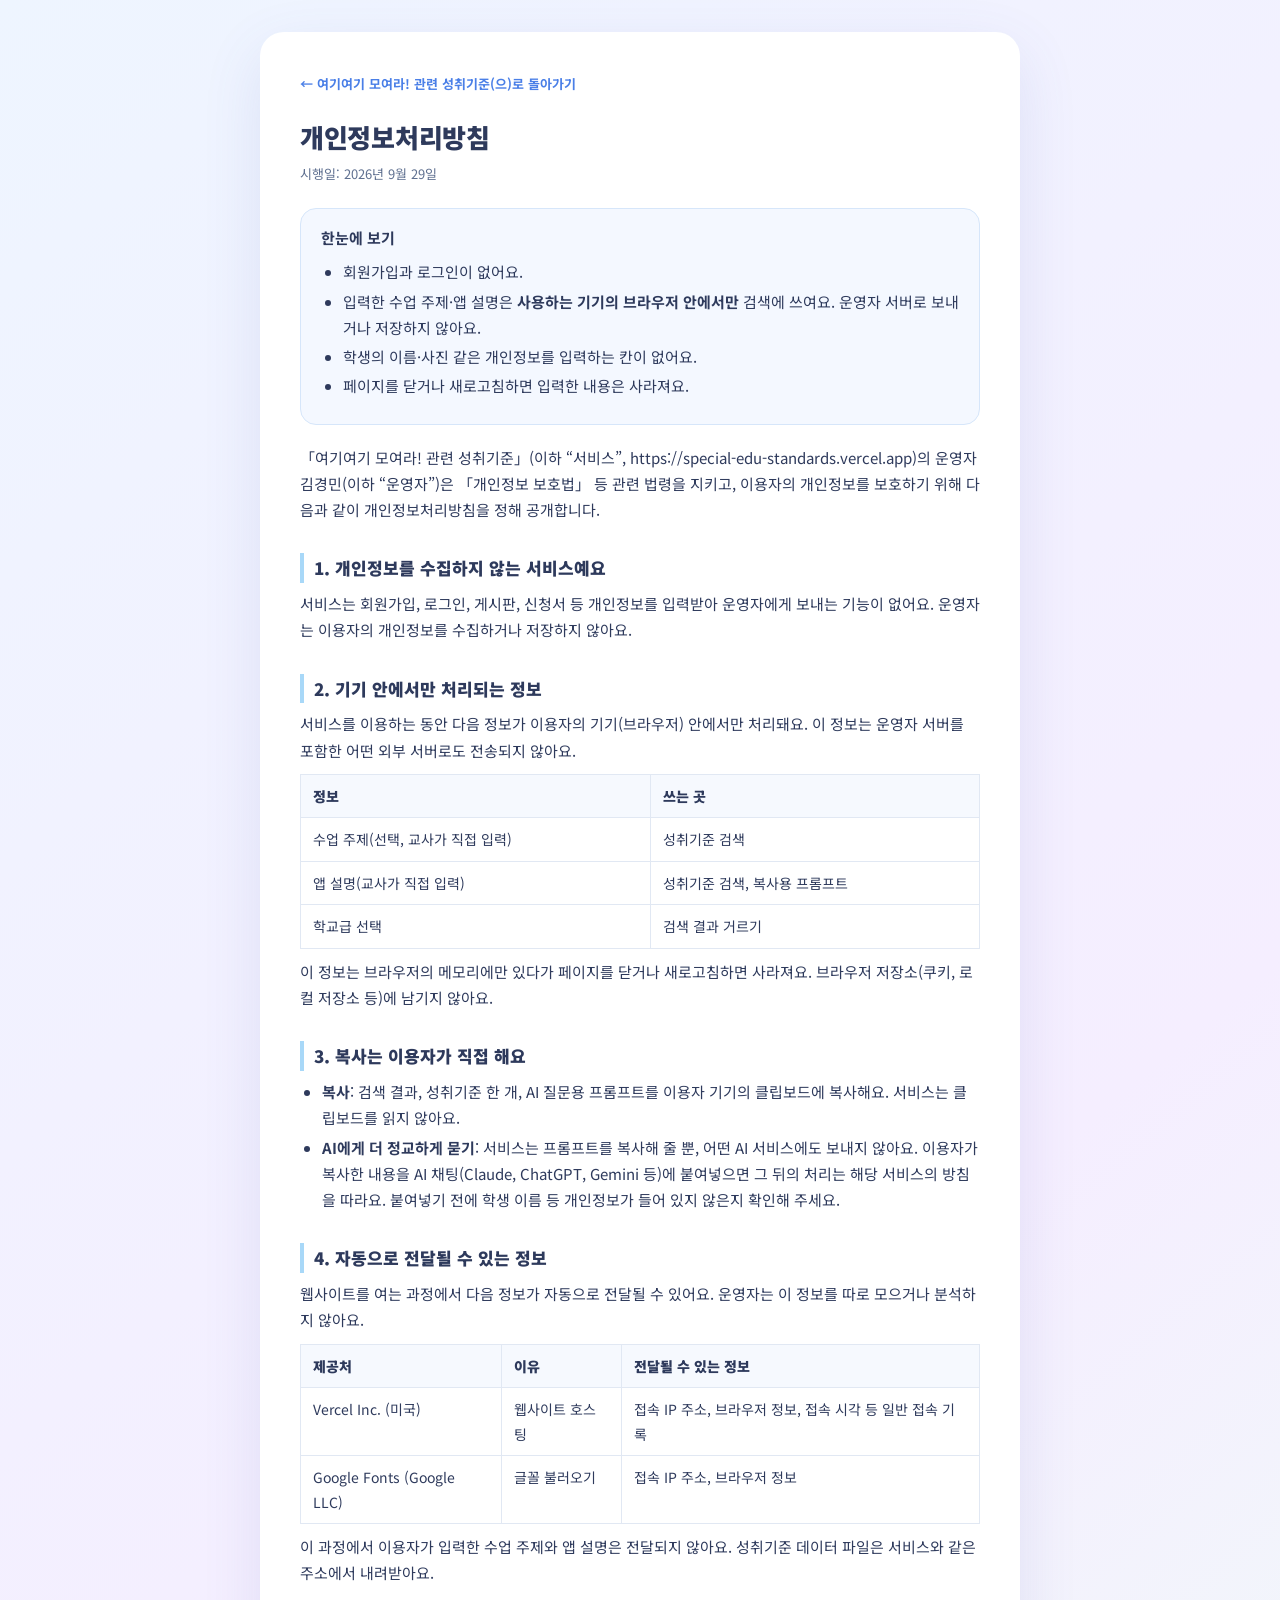
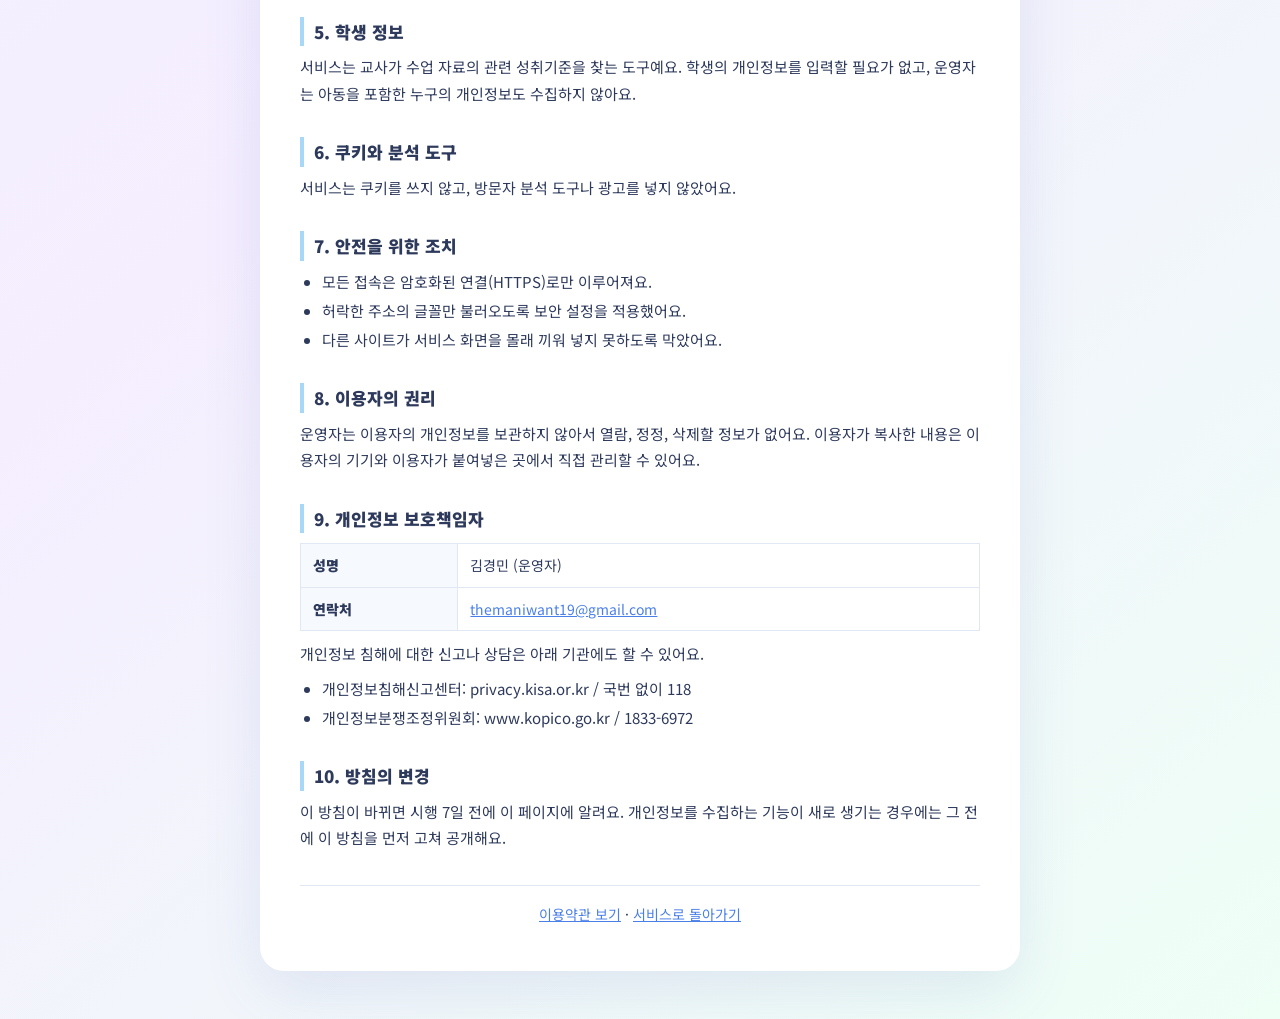
==== privacy.html @ 8b0e5591 "첫 배포: 여기여기 모여라! 관련 성취기준 - 수업 주제/앱 설명 토글 검색, 학교급·교과별 결과, 연관 강도 표시 - 보안 헤더(CSP 등), 개인정보처리방침·이용약관, 링크 미" ====
<!DOCTYPE html>
<html lang="ko">
<head>
<meta charset="UTF-8">
<meta name="viewport" content="width=device-width,initial-scale=1.0">
<title>개인정보처리방침 · 여기여기 모여라! 관련 성취기준</title>
<meta name="description" content="여기여기 모여라! 관련 성취기준 서비스의 개인정보처리방침입니다.">
<link rel="canonical" href="https://special-edu-standards.vercel.app/privacy">
<link href="https://fonts.googleapis.com/css2?family=Noto+Sans+KR:wght@400;700;900&display=swap" rel="stylesheet">
<link rel="stylesheet" href="/policy.css">
<link rel="icon" href="/favicon.svg" type="image/svg+xml">
</head>
<body>
<main class="doc">
  <a class="back" href="/">← 여기여기 모여라! 관련 성취기준(으)로 돌아가기</a>
  <h1>개인정보처리방침</h1>
  <p class="meta">시행일: 2026년 9월 29일</p>
  <div class="summary">
    <b>한눈에 보기</b>
    <ul>
      <li>회원가입과 로그인이 없어요.</li>
      <li>입력한 수업 주제·앱 설명은 <b>사용하는 기기의 브라우저 안에서만</b> 검색에 쓰여요. 운영자 서버로 보내거나 저장하지 않아요.</li>
      <li>학생의 이름·사진 같은 개인정보를 입력하는 칸이 없어요.</li>
      <li>페이지를 닫거나 새로고침하면 입력한 내용은 사라져요.</li>
    </ul>
  </div>

  <p>「여기여기 모여라! 관련 성취기준」(이하 “서비스”, https://special-edu-standards.vercel.app)의 운영자 김경민(이하 “운영자”)은 「개인정보 보호법」 등 관련 법령을 지키고, 이용자의 개인정보를 보호하기 위해 다음과 같이 개인정보처리방침을 정해 공개합니다.</p>

  <h2>1. 개인정보를 수집하지 않는 서비스예요</h2>
  <p>서비스는 회원가입, 로그인, 게시판, 신청서 등 개인정보를 입력받아 운영자에게 보내는 기능이 없어요. 운영자는 이용자의 개인정보를 수집하거나 저장하지 않아요.</p>

  <h2>2. 기기 안에서만 처리되는 정보</h2>
  <p>서비스를 이용하는 동안 다음 정보가 이용자의 기기(브라우저) 안에서만 처리돼요. 이 정보는 운영자 서버를 포함한 어떤 외부 서버로도 전송되지 않아요.</p>
  <table>
    <thead><tr><th>정보</th><th>쓰는 곳</th></tr></thead>
    <tbody>
      <tr><td>수업 주제(선택, 교사가 직접 입력)</td><td>성취기준 검색</td></tr>
      <tr><td>앱 설명(교사가 직접 입력)</td><td>성취기준 검색, 복사용 프롬프트</td></tr>
      <tr><td>학교급 선택</td><td>검색 결과 거르기</td></tr>
    </tbody>
  </table>
  <p>이 정보는 브라우저의 메모리에만 있다가 페이지를 닫거나 새로고침하면 사라져요. 브라우저 저장소(쿠키, 로컬 저장소 등)에 남기지 않아요.</p>
  <h2>3. 복사는 이용자가 직접 해요</h2>
  <ul>
    <li><b>복사</b>: 검색 결과, 성취기준 한 개, AI 질문용 프롬프트를 이용자 기기의 클립보드에 복사해요. 서비스는 클립보드를 읽지 않아요.</li>
    <li><b>AI에게 더 정교하게 묻기</b>: 서비스는 프롬프트를 복사해 줄 뿐, 어떤 AI 서비스에도 보내지 않아요. 이용자가 복사한 내용을 AI 채팅(Claude, ChatGPT, Gemini 등)에 붙여넣으면 그 뒤의 처리는 해당 서비스의 방침을 따라요. 붙여넣기 전에 학생 이름 등 개인정보가 들어 있지 않은지 확인해 주세요.</li>
  </ul>

  <h2>4. 자동으로 전달될 수 있는 정보</h2>
  <p>웹사이트를 여는 과정에서 다음 정보가 자동으로 전달될 수 있어요. 운영자는 이 정보를 따로 모으거나 분석하지 않아요.</p>
  <table>
    <thead><tr><th>제공처</th><th>이유</th><th>전달될 수 있는 정보</th></tr></thead>
    <tbody>
      <tr><td>Vercel Inc. (미국)</td><td>웹사이트 호스팅</td><td>접속 IP 주소, 브라우저 정보, 접속 시각 등 일반 접속 기록</td></tr>
      <tr><td>Google Fonts (Google LLC)</td><td>글꼴 불러오기</td><td>접속 IP 주소, 브라우저 정보</td></tr>
    </tbody>
  </table>
  <p>이 과정에서 이용자가 입력한 수업 주제와 앱 설명은 전달되지 않아요. 성취기준 데이터 파일은 서비스와 같은 주소에서 내려받아요.</p>

  <h2>5. 학생 정보</h2>
  <p>서비스는 교사가 수업 자료의 관련 성취기준을 찾는 도구예요. 학생의 개인정보를 입력할 필요가 없고, 운영자는 아동을 포함한 누구의 개인정보도 수집하지 않아요.</p>
  <h2>6. 쿠키와 분석 도구</h2>
  <p>서비스는 쿠키를 쓰지 않고, 방문자 분석 도구나 광고를 넣지 않았어요.</p>

  <h2>7. 안전을 위한 조치</h2>
  <ul>
    <li>모든 접속은 암호화된 연결(HTTPS)로만 이루어져요.</li>
    <li>허락한 주소의 글꼴만 불러오도록 보안 설정을 적용했어요.</li>
    <li>다른 사이트가 서비스 화면을 몰래 끼워 넣지 못하도록 막았어요.</li>
  </ul>

  <h2>8. 이용자의 권리</h2>
  <p>운영자는 이용자의 개인정보를 보관하지 않아서 열람, 정정, 삭제할 정보가 없어요. 이용자가 복사한 내용은 이용자의 기기와 이용자가 붙여넣은 곳에서 직접 관리할 수 있어요.</p>

  <h2>9. 개인정보 보호책임자</h2>
  <table>
    <tbody>
      <tr><th>성명</th><td>김경민 (운영자)</td></tr>
      <tr><th>연락처</th><td><a href="mailto:themaniwant19@gmail.com">themaniwant19@gmail.com</a></td></tr>
    </tbody>
  </table>
  <p>개인정보 침해에 대한 신고나 상담은 아래 기관에도 할 수 있어요.</p>
  <ul>
    <li>개인정보침해신고센터: privacy.kisa.or.kr / 국번 없이 118</li>
    <li>개인정보분쟁조정위원회: www.kopico.go.kr / 1833-6972</li>
  </ul>

  <h2>10. 방침의 변경</h2>
  <p>이 방침이 바뀌면 시행 7일 전에 이 페이지에 알려요. 개인정보를 수집하는 기능이 새로 생기는 경우에는 그 전에 이 방침을 먼저 고쳐 공개해요.</p>

  <p class="foot"><a href="/terms">이용약관 보기</a> · <a href="/">서비스로 돌아가기</a></p>
</main>
</body>
</html>
---- policy.css ----
:root{--text:#2E3A5C;--sub:#5F7090;--line:#E1E8F3;--bg:#F4F8FF;--accent:#4A7FE7}
*{box-sizing:border-box;margin:0;padding:0}
body{font-family:'Noto Sans KR',sans-serif;background:linear-gradient(140deg,#EEF5FF,#F5EEFF 55%,#EEFFF6);color:var(--text);line-height:1.75;min-height:100vh;padding:32px 16px 48px}
.doc{max-width:760px;margin:0 auto;background:#fff;border-radius:24px;padding:36px 40px;box-shadow:0 20px 60px rgba(80,100,180,.12)}
.back{display:inline-block;font-size:13px;font-weight:700;color:var(--accent);text-decoration:none;margin-bottom:18px}
.back:hover{text-decoration:underline}
h1{font-size:26px;font-weight:900;letter-spacing:-.3px}
.meta{font-size:13px;color:var(--sub);margin:4px 0 22px}
h2{font-size:17px;font-weight:900;margin:30px 0 8px;padding-left:10px;border-left:4px solid #A8D8F8}
p{font-size:15px;margin:8px 0}
ul{margin:8px 0 8px 22px;font-size:15px}
li{margin:3px 0}
a{color:var(--accent)}
.summary{background:var(--bg);border:1.5px solid #D6E6FA;border-radius:16px;padding:16px 20px;margin:0 0 20px}
.summary>b{display:block;font-size:15px;margin-bottom:4px}
table{width:100%;border-collapse:collapse;margin:10px 0;font-size:14px}
th,td{border:1px solid var(--line);padding:9px 12px;text-align:left;vertical-align:top}
thead th,tbody th{background:#F6F9FE;font-weight:900;white-space:nowrap}
.foot{margin-top:34px;padding-top:16px;border-top:1px solid var(--line);font-size:14px;text-align:center}
@media(max-width:560px){.doc{padding:26px 18px;border-radius:18px}h1{font-size:22px}table{font-size:13px}th,td{padding:7px 8px}}
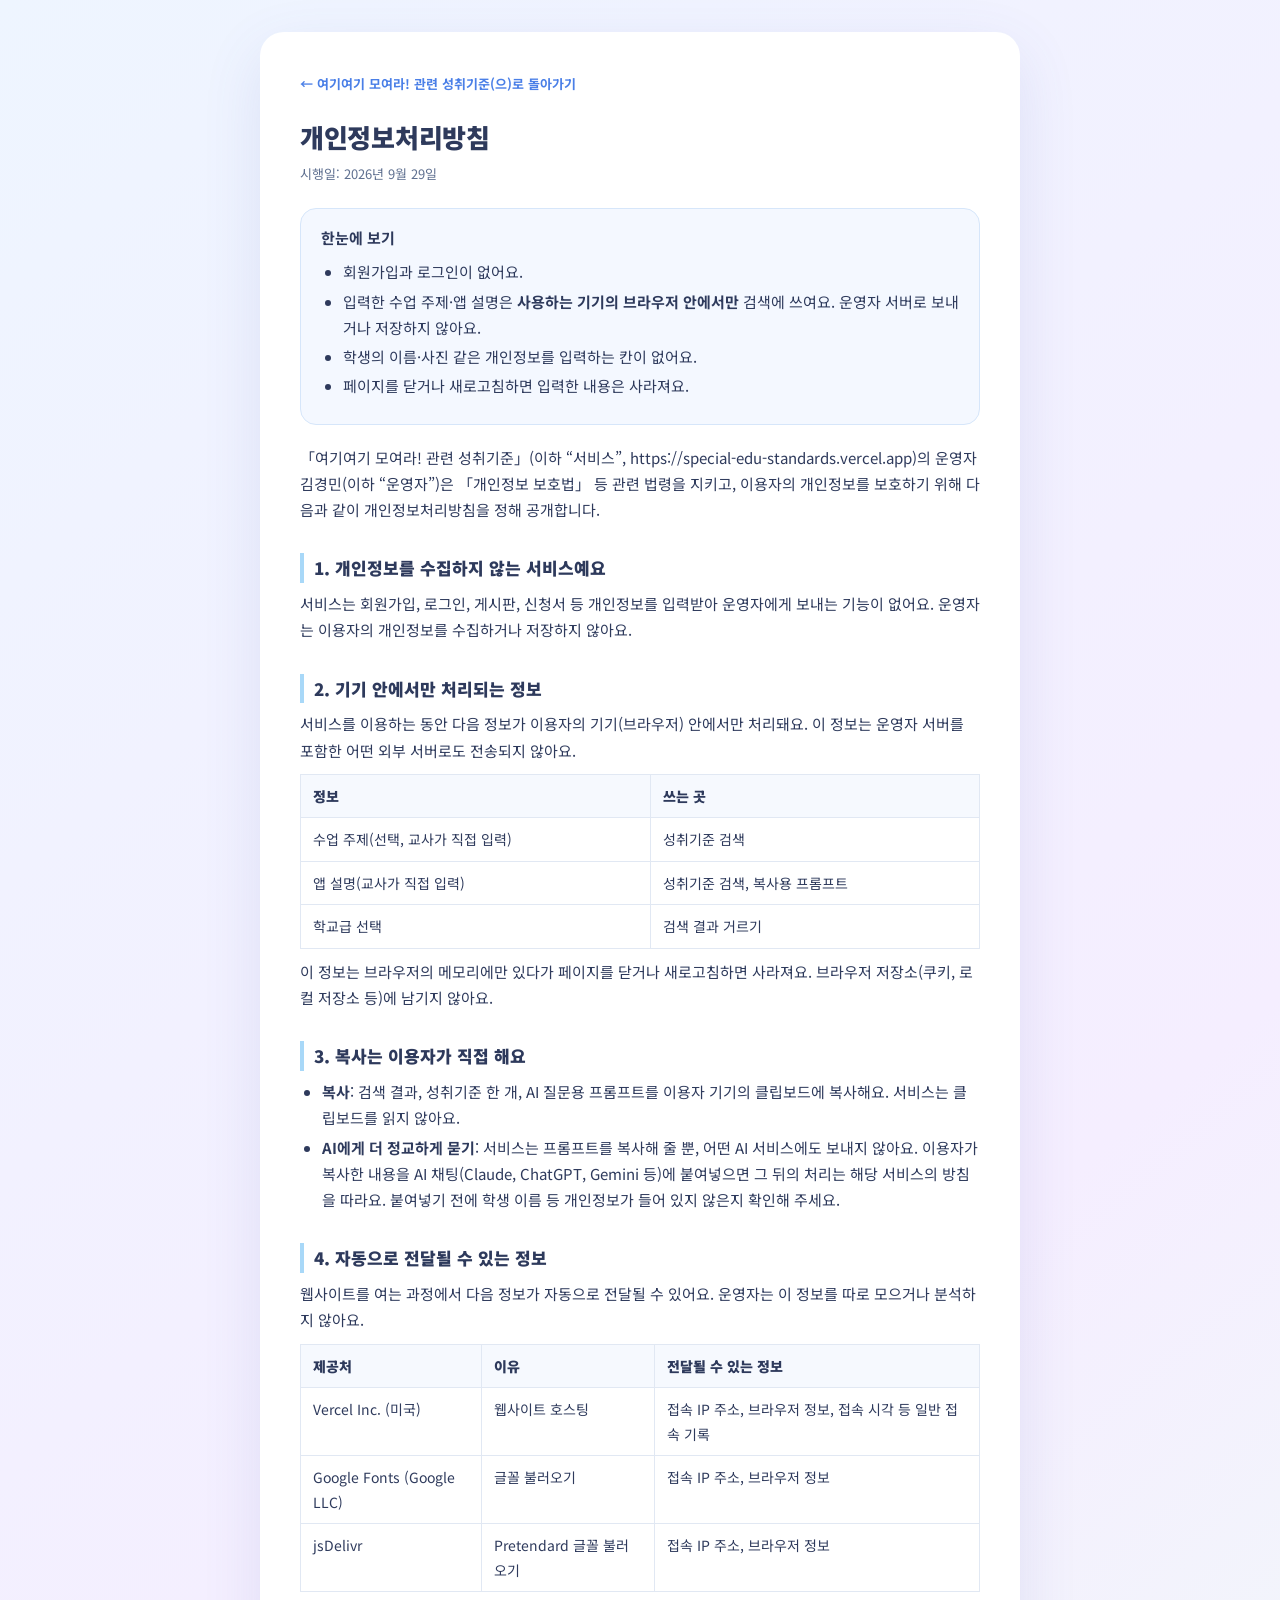
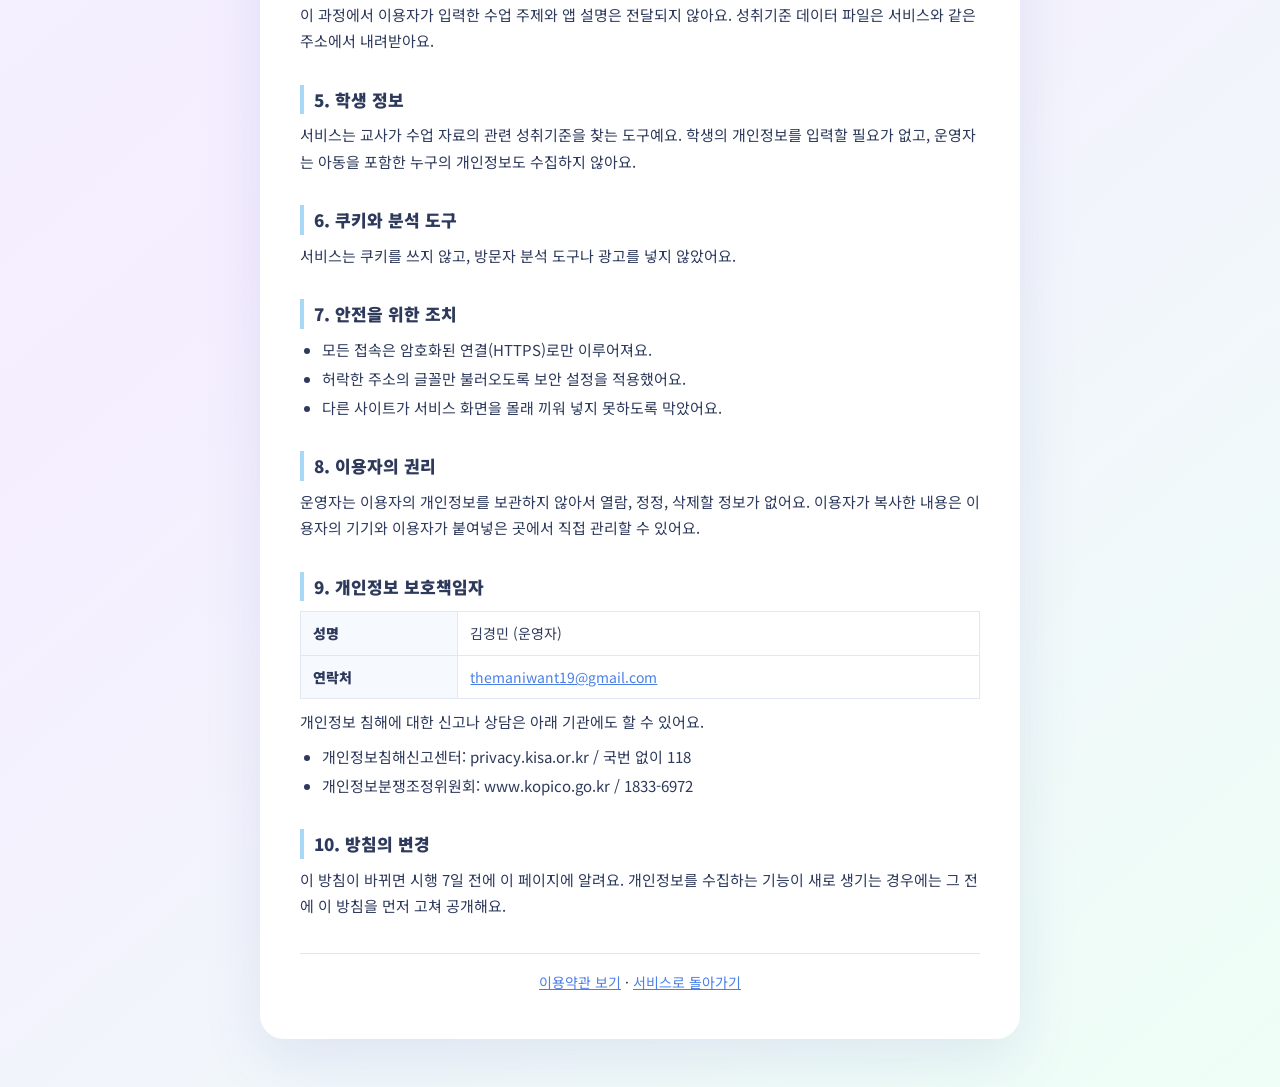
==== commit 8fb0232e: "Improve card action targets and apply requested typography" ====
--- a/privacy.html
+++ b/privacy.html
@@ -54,6 +54,7 @@
     <tbody>
       <tr><td>Vercel Inc. (미국)</td><td>웹사이트 호스팅</td><td>접속 IP 주소, 브라우저 정보, 접속 시각 등 일반 접속 기록</td></tr>
       <tr><td>Google Fonts (Google LLC)</td><td>글꼴 불러오기</td><td>접속 IP 주소, 브라우저 정보</td></tr>
+      <tr><td>jsDelivr</td><td>Pretendard 글꼴 불러오기</td><td>접속 IP 주소, 브라우저 정보</td></tr>
     </tbody>
   </table>
   <p>이 과정에서 이용자가 입력한 수업 주제와 앱 설명은 전달되지 않아요. 성취기준 데이터 파일은 서비스와 같은 주소에서 내려받아요.</p>
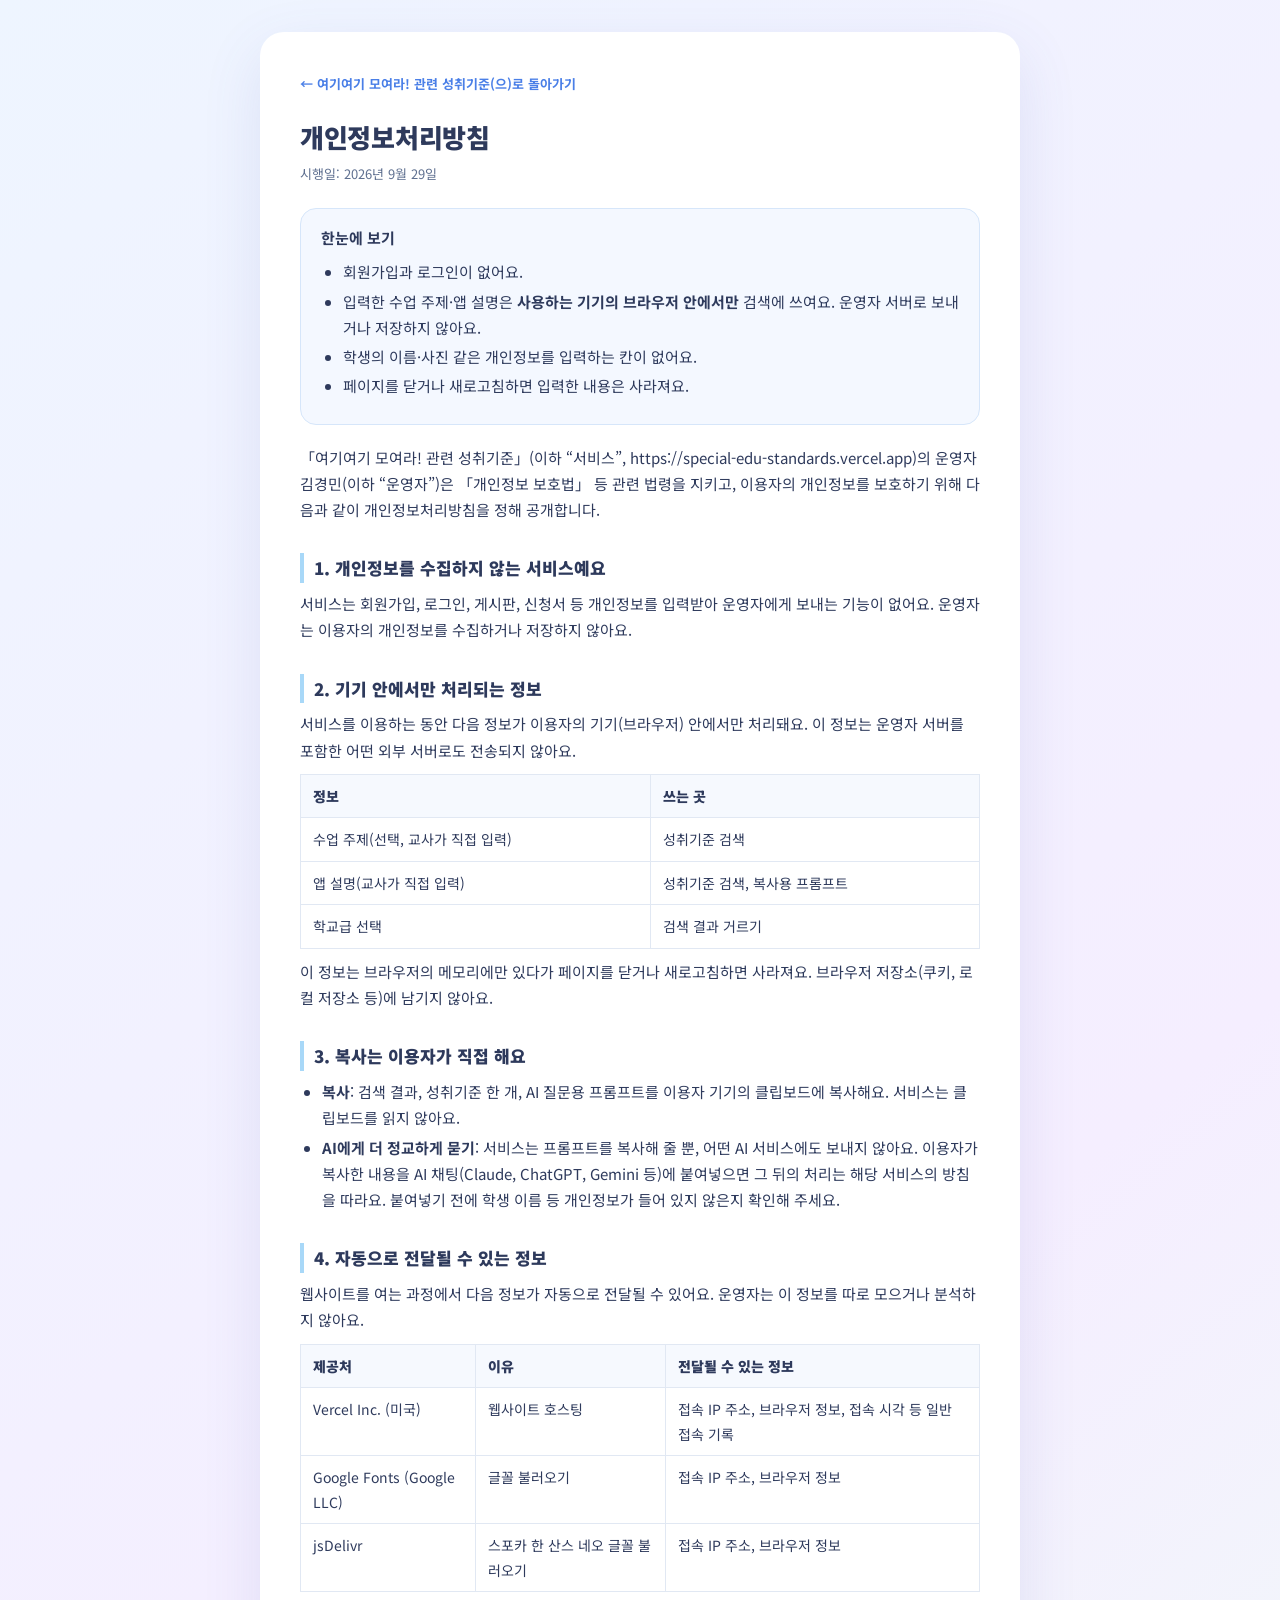
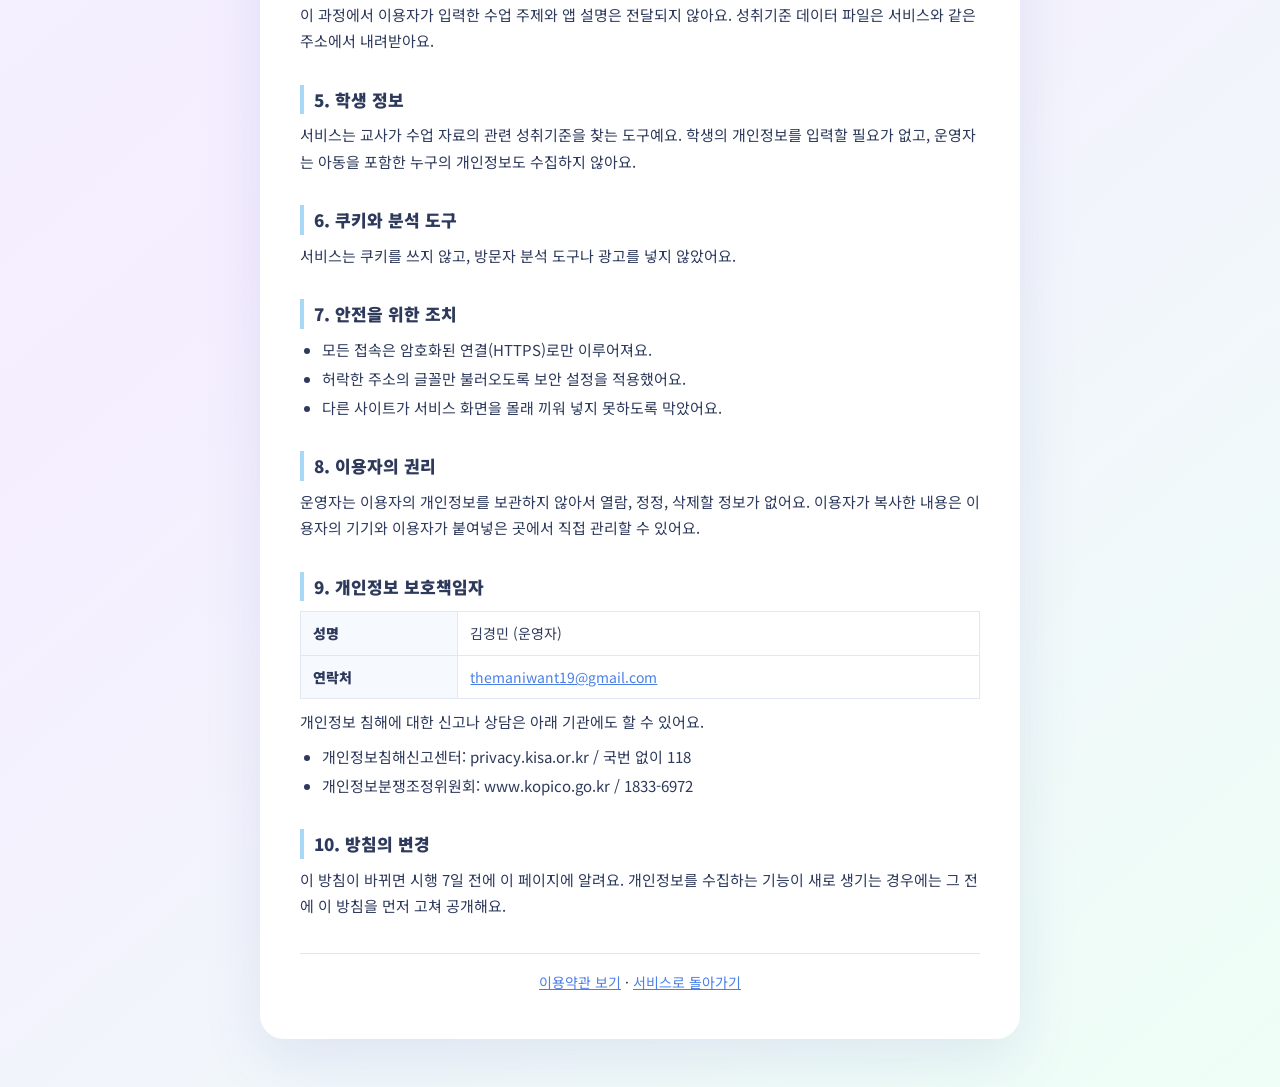
==== commit e055b6c3: "Use IBM headings Spoqa body and Do Hyeon accents" ====
--- a/privacy.html
+++ b/privacy.html
@@ -54,7 +54,7 @@
     <tbody>
       <tr><td>Vercel Inc. (미국)</td><td>웹사이트 호스팅</td><td>접속 IP 주소, 브라우저 정보, 접속 시각 등 일반 접속 기록</td></tr>
       <tr><td>Google Fonts (Google LLC)</td><td>글꼴 불러오기</td><td>접속 IP 주소, 브라우저 정보</td></tr>
-      <tr><td>jsDelivr</td><td>Pretendard 글꼴 불러오기</td><td>접속 IP 주소, 브라우저 정보</td></tr>
+      <tr><td>jsDelivr</td><td>스포카 한 산스 네오 글꼴 불러오기</td><td>접속 IP 주소, 브라우저 정보</td></tr>
     </tbody>
   </table>
   <p>이 과정에서 이용자가 입력한 수업 주제와 앱 설명은 전달되지 않아요. 성취기준 데이터 파일은 서비스와 같은 주소에서 내려받아요.</p>
